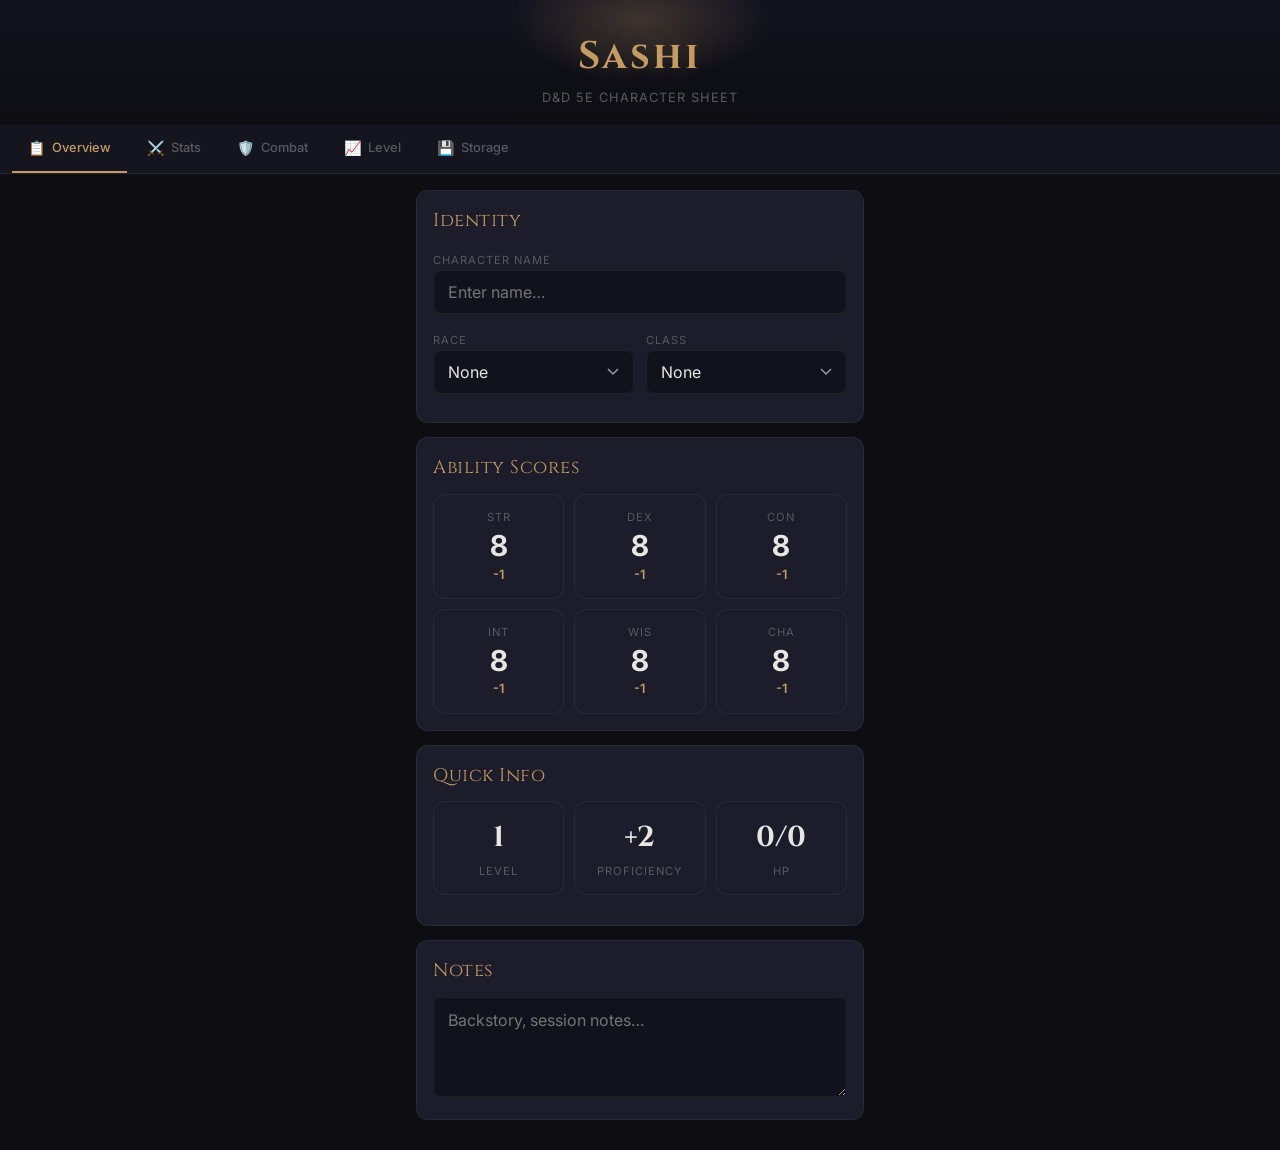
==== Gemini/index.html @ 4dc81aab "init" ====
<!DOCTYPE html>
<html lang="en">
<head>
  <meta charset="UTF-8">
  <meta name="viewport" content="width=device-width, initial-scale=1.0, maximum-scale=1.0, user-scalable=no">
  <title>Sashi — D&D 5e Character Sheet</title>
  <meta name="description" content="Mobile-responsive D&D 5e digital character sheet with point-buy creation, real-time modifiers, combat tracking, and persistent storage.">
  <link rel="preconnect" href="https://fonts.googleapis.com">
  <link rel="preconnect" href="https://fonts.gstatic.com" crossorigin>
  <link href="https://fonts.googleapis.com/css2?family=Cinzel:wght@400;600;700&family=Inter:wght@300;400;500;600;700&display=swap" rel="stylesheet">
  <link rel="stylesheet" href="css/style.css">
</head>
<body>

  <header id="app-header" class="app-header">
    <div class="header-glow"></div>
    <h1 class="logo">Sashi</h1>
    <p class="subtitle">D&D 5e Character Sheet</p>
  </header>

  <nav id="tab-bar" class="tab-bar" role="tablist" aria-label="Character sheet sections"></nav>

  <main id="main-content" class="container" aria-live="polite"></main>

  <div id="toast" class="toast" role="status" aria-live="polite"></div>

  <script type="module" src="js/app.js"></script>
</body>
</html>
---- Gemini/css/style.css ----
/* ===== RESET & CUSTOM PROPERTIES ===== */
*, *::before, *::after { box-sizing: border-box; margin: 0; padding: 0; }

:root {
  --bg-base: #0d0d12;
  --bg-surface: #151520;
  --bg-card: #1c1c2a;
  --bg-card-hover: #24243a;
  --bg-input: #12121c;
  --accent: #c49b63;
  --accent-glow: rgba(196, 155, 99, 0.25);
  --accent-dim: #8a6d3b;
  --accent-light: #d4b483;
  --text-primary: #e8e6e3;
  --text-secondary: #9a98a0;
  --text-muted: #5a5860;
  --success: #4ade80;
  --success-dim: rgba(74, 222, 128, 0.15);
  --danger: #ef4444;
  --danger-dim: rgba(239, 68, 68, 0.15);
  --warning: #f59e0b;
  --border: rgba(255,255,255,0.06);
  --border-accent: rgba(196,155,99,0.25);
  --font-body: 'Inter', -apple-system, BlinkMacSystemFont, sans-serif;
  --font-display: 'Cinzel', Georgia, serif;
  --fs-xs: 0.7rem;
  --fs-sm: 0.8rem;
  --fs-base: clamp(0.9rem, 2.5vw, 1rem);
  --fs-lg: 1.15rem;
  --fs-xl: 1.4rem;
  --fs-2xl: 1.8rem;
  --fs-3xl: 2.4rem;
  --radius-sm: 8px;
  --radius-md: 12px;
  --radius-lg: 16px;
  --radius-xl: 20px;
  --radius-full: 50%;
  --ease: cubic-bezier(0.4, 0, 0.2, 1);
  --duration: 200ms;
}

html { font-size: 16px; -webkit-tap-highlight-color: transparent; }
body {
  font-family: var(--font-body);
  font-size: var(--fs-base);
  color: var(--text-primary);
  background: var(--bg-base);
  min-height: 100dvh;
  line-height: 1.5;
  overflow-x: hidden;
}

/* ===== HEADER ===== */
.app-header {
  position: relative;
  text-align: center;
  padding: 28px 16px 18px;
  background: linear-gradient(180deg, #13131f 0%, var(--bg-base) 100%);
  overflow: hidden;
}
.header-glow {
  position: absolute;
  top: -40px; left: 50%; transform: translateX(-50%);
  width: 260px; height: 120px;
  background: radial-gradient(ellipse, var(--accent-glow) 0%, transparent 70%);
  pointer-events: none;
}
.logo {
  font-family: var(--font-display);
  font-size: var(--fs-3xl);
  font-weight: 700;
  color: var(--accent);
  letter-spacing: 3px;
  text-shadow: 0 0 30px var(--accent-glow);
}
.subtitle {
  font-size: var(--fs-sm);
  color: var(--text-muted);
  margin-top: 2px;
  letter-spacing: 1px;
  text-transform: uppercase;
}

/* ===== TAB BAR ===== */
.tab-bar {
  display: flex;
  gap: 4px;
  padding: 0 12px;
  overflow-x: auto;
  -webkit-overflow-scrolling: touch;
  scrollbar-width: none;
  background: var(--bg-surface);
  border-bottom: 1px solid var(--border);
  position: sticky;
  top: 0;
  z-index: 100;
}
.tab-bar::-webkit-scrollbar { display: none; }
.tab-btn {
  flex: 0 0 auto;
  display: flex;
  align-items: center;
  gap: 6px;
  padding: 12px 16px;
  min-height: 48px;
  border: none;
  background: none;
  color: var(--text-muted);
  font-family: var(--font-body);
  font-size: var(--fs-sm);
  font-weight: 500;
  cursor: pointer;
  white-space: nowrap;
  border-bottom: 2px solid transparent;
  transition: color var(--duration) var(--ease), border-color var(--duration) var(--ease);
}
.tab-btn:hover { color: var(--text-secondary); }
.tab-btn.active {
  color: var(--accent);
  border-bottom-color: var(--accent);
}
.tab-btn .tab-icon { font-size: 1.1em; }

/* ===== CONTAINER & PANELS ===== */
.container {
  max-width: 480px;
  margin: 0 auto;
  padding: 16px;
}
.tab-panel { display: none; animation: fadeIn 0.3s var(--ease); }
.tab-panel.active { display: block; }
@keyframes fadeIn { from { opacity: 0; transform: translateY(6px); } to { opacity: 1; transform: translateY(0); } }

/* ===== CARDS ===== */
.card {
  background: var(--bg-card);
  border: 1px solid var(--border);
  border-radius: var(--radius-md);
  padding: 16px;
  margin-bottom: 14px;
  transition: border-color var(--duration) var(--ease);
}
.card:hover { border-color: var(--border-accent); }
.card-title {
  font-family: var(--font-display);
  font-size: var(--fs-lg);
  color: var(--accent);
  margin-bottom: 12px;
  letter-spacing: 0.5px;
}
.card-label {
  font-size: var(--fs-xs);
  color: var(--text-muted);
  text-transform: uppercase;
  letter-spacing: 1px;
  margin-bottom: 4px;
}

/* ===== FORM ELEMENTS ===== */
.input, .select {
  width: 100%;
  padding: 10px 14px;
  min-height: 44px;
  background: var(--bg-input);
  border: 1px solid var(--border);
  border-radius: var(--radius-sm);
  color: var(--text-primary);
  font-family: var(--font-body);
  font-size: var(--fs-base);
  transition: border-color var(--duration) var(--ease);
}
.input:focus, .select:focus {
  outline: none;
  border-color: var(--accent);
  box-shadow: 0 0 0 3px var(--accent-glow);
}
.select { cursor: pointer; appearance: none;
  background-image: url("data:image/svg+xml,%3Csvg xmlns='http://www.w3.org/2000/svg' width='12' height='8'%3E%3Cpath d='M1 1l5 5 5-5' stroke='%239a98a0' stroke-width='1.5' fill='none'/%3E%3C/svg%3E");
  background-repeat: no-repeat;
  background-position: right 14px center;
  padding-right: 36px;
}
textarea.input { min-height: 100px; resize: vertical; line-height: 1.6; }
.form-group { margin-bottom: 12px; }
.form-row { display: flex; gap: 12px; }
.form-row > * { flex: 1; }

/* ===== BUTTONS ===== */
.btn {
  display: inline-flex;
  align-items: center;
  justify-content: center;
  gap: 6px;
  min-height: 44px;
  padding: 10px 20px;
  border: none;
  border-radius: var(--radius-sm);
  font-family: var(--font-body);
  font-size: var(--fs-sm);
  font-weight: 600;
  cursor: pointer;
  transition: all var(--duration) var(--ease);
  text-transform: uppercase;
  letter-spacing: 0.5px;
}
.btn-primary {
  background: linear-gradient(135deg, var(--accent) 0%, var(--accent-dim) 100%);
  color: #0d0d12;
}
.btn-primary:hover { box-shadow: 0 4px 20px var(--accent-glow); transform: translateY(-1px); }
.btn-primary:active { transform: translateY(0); }
.btn-secondary {
  background: var(--bg-card);
  color: var(--text-primary);
  border: 1px solid var(--border);
}
.btn-secondary:hover { border-color: var(--accent); color: var(--accent); }
.btn-danger {
  background: var(--danger-dim);
  color: var(--danger);
  border: 1px solid rgba(239,68,68,0.2);
}
.btn-danger:hover { background: rgba(239,68,68,0.25); }
.btn-sm { min-height: 36px; padding: 6px 14px; font-size: var(--fs-xs); }
.btn-block { width: 100%; }
.btn-icon {
  width: 44px; height: 44px;
  padding: 0;
  border-radius: var(--radius-sm);
  font-size: var(--fs-lg);
  background: var(--bg-surface);
  color: var(--text-secondary);
  border: 1px solid var(--border);
}
.btn-icon:hover { border-color: var(--accent); color: var(--accent); }

/* ===== STAT ALLOCATION (Stats Tab) ===== */
.point-budget {
  text-align: center;
  padding: 14px;
  background: var(--bg-surface);
  border-radius: var(--radius-md);
  margin-bottom: 16px;
  border: 1px solid var(--border);
}
.point-budget-value {
  font-family: var(--font-display);
  font-size: var(--fs-2xl);
  color: var(--accent);
}
.point-budget-value.over-budget { color: var(--danger); }
.stat-row {
  display: flex;
  align-items: center;
  gap: 8px;
  padding: 10px 12px;
  background: var(--bg-card);
  border: 1px solid var(--border);
  border-radius: var(--radius-sm);
  margin-bottom: 8px;
  transition: border-color var(--duration) var(--ease);
}
.stat-row:hover { border-color: var(--border-accent); }
.stat-name {
  width: 40px;
  font-weight: 700;
  font-size: var(--fs-sm);
  color: var(--accent);
  letter-spacing: 1px;
}
.stat-controls {
  display: flex;
  align-items: center;
  gap: 6px;
}
.stat-value {
  width: 36px;
  text-align: center;
  font-size: var(--fs-lg);
  font-weight: 700;
  color: var(--text-primary);
}
.stat-bonus {
  font-size: var(--fs-xs);
  color: var(--accent-light);
  width: 28px;
  text-align: center;
}
.stat-modifier {
  margin-left: auto;
  min-width: 44px;
  text-align: center;
  padding: 6px 10px;
  background: var(--bg-surface);
  border-radius: var(--radius-sm);
  font-weight: 700;
  font-size: var(--fs-base);
  color: var(--text-primary);
}
.stat-cost {
  font-size: var(--fs-xs);
  color: var(--text-muted);
  width: 50px;
  text-align: right;
}
.stepper-btn {
  width: 36px; height: 36px;
  display: flex; align-items: center; justify-content: center;
  border: 1px solid var(--border);
  border-radius: var(--radius-sm);
  background: var(--bg-surface);
  color: var(--text-secondary);
  font-size: var(--fs-lg);
  cursor: pointer;
  transition: all var(--duration) var(--ease);
  user-select: none;
  -webkit-user-select: none;
}
.stepper-btn:hover { border-color: var(--accent); color: var(--accent); }
.stepper-btn:active { transform: scale(0.92); }
.stepper-btn:disabled { opacity: 0.3; cursor: not-allowed; }
.stepper-btn:disabled:hover { border-color: var(--border); color: var(--text-muted); }

/* ===== STAT SUMMARY (Overview) ===== */
.stat-grid {
  display: grid;
  grid-template-columns: repeat(3, 1fr);
  gap: 10px;
}
.stat-circle {
  display: flex;
  flex-direction: column;
  align-items: center;
  padding: 14px 8px;
  background: var(--bg-card);
  border: 1px solid var(--border);
  border-radius: var(--radius-md);
  transition: border-color var(--duration) var(--ease);
}
.stat-circle:hover { border-color: var(--border-accent); }
.stat-circle-label {
  font-size: var(--fs-xs);
  color: var(--text-muted);
  text-transform: uppercase;
  letter-spacing: 1px;
  margin-bottom: 6px;
}
.stat-circle-score {
  font-size: var(--fs-2xl);
  font-weight: 700;
  color: var(--text-primary);
  line-height: 1;
}
.stat-circle-mod {
  font-size: var(--fs-sm);
  color: var(--accent);
  font-weight: 600;
  margin-top: 4px;
}

/* ===== HP TRACKER ===== */
.hp-display {
  text-align: center;
  padding: 20px;
  background: var(--bg-card);
  border: 1px solid var(--border);
  border-radius: var(--radius-md);
  margin-bottom: 14px;
}
.hp-label { font-size: var(--fs-xs); color: var(--text-muted); text-transform: uppercase; letter-spacing: 1px; margin-bottom: 6px; }
.hp-numbers {
  font-family: var(--font-display);
  font-size: var(--fs-3xl);
  font-weight: 700;
}
.hp-current { color: var(--success); }
.hp-current.hurt { color: var(--warning); }
.hp-current.critical { color: var(--danger); }
.hp-separator { color: var(--text-muted); margin: 0 4px; }
.hp-max { color: var(--text-secondary); }
.hp-bar {
  width: 100%;
  height: 8px;
  background: var(--bg-surface);
  border-radius: 4px;
  margin-top: 12px;
  overflow: hidden;
}
.hp-bar-fill {
  height: 100%;
  background: linear-gradient(90deg, var(--success), #22c55e);
  border-radius: 4px;
  transition: width 0.4s var(--ease), background 0.4s var(--ease);
}
.hp-bar-fill.hurt { background: linear-gradient(90deg, var(--warning), #d97706); }
.hp-bar-fill.critical { background: linear-gradient(90deg, var(--danger), #dc2626); }
.hp-controls {
  display: flex;
  gap: 8px;
  align-items: center;
  margin-top: 12px;
}
.hp-controls .input { flex: 1; text-align: center; }
.hp-temp {
  display: flex; align-items: center; gap: 10px;
  padding: 10px 14px;
  background: var(--bg-card);
  border: 1px solid var(--border);
  border-radius: var(--radius-sm);
  margin-bottom: 14px;
}
.hp-temp-label { font-size: var(--fs-sm); color: var(--text-secondary); }
.hp-temp .input { width: 70px; text-align: center; }

/* ===== COMBAT STATS ROW ===== */
.combat-row {
  display: flex; gap: 10px; margin-bottom: 14px;
}
.combat-stat {
  flex: 1;
  text-align: center;
  padding: 14px 8px;
  background: var(--bg-card);
  border: 1px solid var(--border);
  border-radius: var(--radius-md);
}
.combat-stat-value {
  font-family: var(--font-display);
  font-size: var(--fs-2xl);
  font-weight: 700;
  color: var(--text-primary);
}
.combat-stat-label {
  font-size: var(--fs-xs);
  color: var(--text-muted);
  text-transform: uppercase;
  letter-spacing: 1px;
  margin-top: 4px;
}

/* ===== DEATH SAVES ===== */
.death-saves {
  padding: 16px;
  background: var(--bg-card);
  border: 1px solid var(--border);
  border-radius: var(--radius-md);
}
.death-saves-title {
  font-family: var(--font-display);
  font-size: var(--fs-base);
  color: var(--accent);
  text-align: center;
  margin-bottom: 14px;
}
.death-saves-row {
  display: flex;
  align-items: center;
  justify-content: center;
  gap: 16px;
  margin-bottom: 10px;
}
.death-saves-row:last-child { margin-bottom: 0; }
.death-saves-label {
  font-size: var(--fs-sm);
  color: var(--text-secondary);
  width: 70px;
  text-align: right;
}
.death-pips { display: flex; gap: 8px; }
.death-pip {
  width: 28px; height: 28px;
  border-radius: var(--radius-full);
  border: 2px solid var(--border);
  background: var(--bg-surface);
  cursor: pointer;
  transition: all var(--duration) var(--ease);
}
.death-pip:hover { border-color: var(--text-muted); }
.death-pip.success-active {
  background: var(--success);
  border-color: var(--success);
  box-shadow: 0 0 10px var(--success-dim);
}
.death-pip.fail-active {
  background: var(--danger);
  border-color: var(--danger);
  box-shadow: 0 0 10px var(--danger-dim);
}
.death-status {
  text-align: center;
  padding: 10px;
  margin-top: 10px;
  border-radius: var(--radius-sm);
  font-weight: 600;
  font-size: var(--fs-sm);
  text-transform: uppercase;
  letter-spacing: 1px;
  display: none;
}
.death-status.stable { display: block; background: var(--success-dim); color: var(--success); }
.death-status.dead { display: block; background: var(--danger-dim); color: var(--danger); }

/* ===== XP / PROGRESSION ===== */
.level-display {
  text-align: center;
  padding: 24px;
  background: var(--bg-card);
  border: 1px solid var(--border-accent);
  border-radius: var(--radius-lg);
  margin-bottom: 14px;
}
.level-number {
  font-family: var(--font-display);
  font-size: 3.5rem;
  font-weight: 700;
  color: var(--accent);
  line-height: 1;
  text-shadow: 0 0 30px var(--accent-glow);
}
.level-label { font-size: var(--fs-sm); color: var(--text-muted); text-transform: uppercase; letter-spacing: 2px; margin-top: 4px; }
.xp-section { margin-bottom: 14px; }
.xp-bar-container {
  padding: 16px;
  background: var(--bg-card);
  border: 1px solid var(--border);
  border-radius: var(--radius-md);
}
.xp-info {
  display: flex;
  justify-content: space-between;
  font-size: var(--fs-sm);
  color: var(--text-secondary);
  margin-bottom: 8px;
}
.xp-bar {
  width: 100%; height: 10px;
  background: var(--bg-surface);
  border-radius: 5px;
  overflow: hidden;
}
.xp-bar-fill {
  height: 100%;
  background: linear-gradient(90deg, var(--accent-dim), var(--accent), var(--accent-light));
  border-radius: 5px;
  transition: width 0.6s var(--ease);
}
.xp-controls {
  display: flex; gap: 8px; align-items: center; margin-top: 12px;
}
.xp-controls .input { flex: 1; text-align: center; }

/* ===== SKILLS LIST ===== */
.skills-list { display: flex; flex-direction: column; gap: 4px; }
.skill-row {
  display: flex;
  align-items: center;
  gap: 8px;
  padding: 8px 10px;
  border-radius: var(--radius-sm);
  transition: background var(--duration) var(--ease);
}
.skill-row:hover { background: var(--bg-surface); }
.skill-check {
  width: 20px; height: 20px;
  appearance: none;
  -webkit-appearance: none;
  border: 2px solid var(--border);
  border-radius: 4px;
  background: var(--bg-input);
  cursor: pointer;
  transition: all var(--duration) var(--ease);
  position: relative;
  flex-shrink: 0;
}
.skill-check:checked {
  background: var(--accent);
  border-color: var(--accent);
}
.skill-check:checked::after {
  content: '✓';
  position: absolute;
  top: 50%; left: 50%;
  transform: translate(-50%, -50%);
  color: #0d0d12;
  font-size: 12px;
  font-weight: 700;
}
.skill-name {
  flex: 1;
  font-size: var(--fs-sm);
  color: var(--text-primary);
}
.skill-stat {
  font-size: var(--fs-xs);
  color: var(--text-muted);
  width: 30px;
  text-align: center;
}
.skill-mod {
  font-weight: 600;
  font-size: var(--fs-sm);
  color: var(--text-secondary);
  width: 35px;
  text-align: right;
}

/* ===== SESSION TOGGLE ===== */
.toggle-group {
  display: flex;
  background: var(--bg-surface);
  border-radius: var(--radius-sm);
  border: 1px solid var(--border);
  overflow: hidden;
  margin-bottom: 14px;
}
.toggle-option {
  flex: 1;
  padding: 12px;
  min-height: 44px;
  border: none;
  background: none;
  color: var(--text-muted);
  font-family: var(--font-body);
  font-size: var(--fs-sm);
  font-weight: 500;
  cursor: pointer;
  transition: all var(--duration) var(--ease);
}
.toggle-option.active {
  background: var(--accent);
  color: #0d0d12;
  font-weight: 600;
}

/* ===== TOAST ===== */
.toast {
  position: fixed;
  bottom: 24px;
  left: 50%;
  transform: translateX(-50%) translateY(100px);
  padding: 12px 24px;
  background: var(--bg-card);
  border: 1px solid var(--border-accent);
  border-radius: var(--radius-md);
  color: var(--text-primary);
  font-size: var(--fs-sm);
  font-weight: 500;
  box-shadow: 0 8px 32px rgba(0,0,0,0.4);
  z-index: 1000;
  opacity: 0;
  transition: all 0.3s var(--ease);
  pointer-events: none;
  white-space: nowrap;
}
.toast.show {
  opacity: 1;
  transform: translateX(-50%) translateY(0);
}
.toast.success { border-color: var(--success); }
.toast.error { border-color: var(--danger); }

/* ===== UTILITIES ===== */
.text-center { text-align: center; }
.text-accent { color: var(--accent); }
.text-muted { color: var(--text-muted); }
.mt-sm { margin-top: 8px; }
.mt-md { margin-top: 16px; }
.mb-md { margin-bottom: 16px; }
.gap-sm { gap: 8px; }
.hidden { display: none !important; }
.divider {
  height: 1px;
  background: var(--border);
  margin: 16px 0;
}

/* ===== ACCESSIBILITY ===== */
@media (prefers-reduced-motion: reduce) {
  *, *::before, *::after {
    animation-duration: 0.01ms !important;
    transition-duration: 0.01ms !important;
  }
}
:focus-visible {
  outline: 2px solid var(--accent);
  outline-offset: 2px;
}
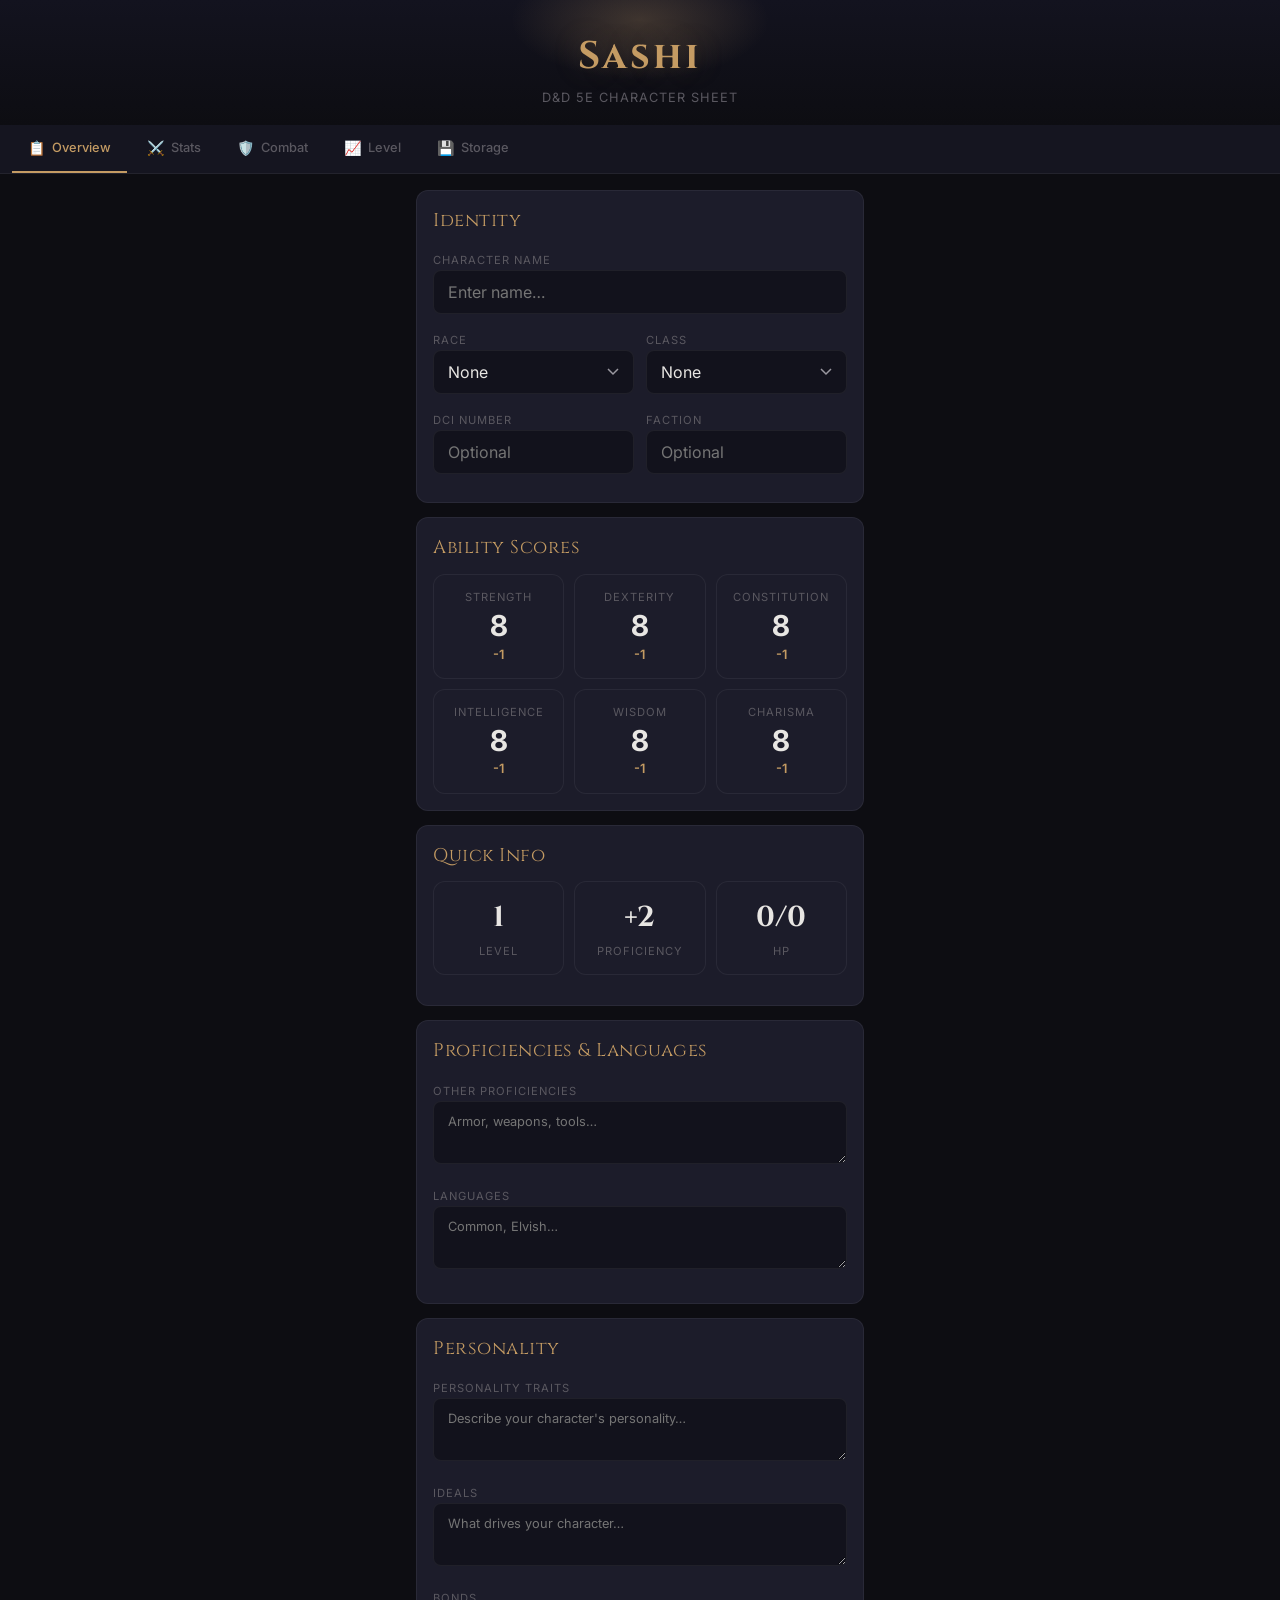
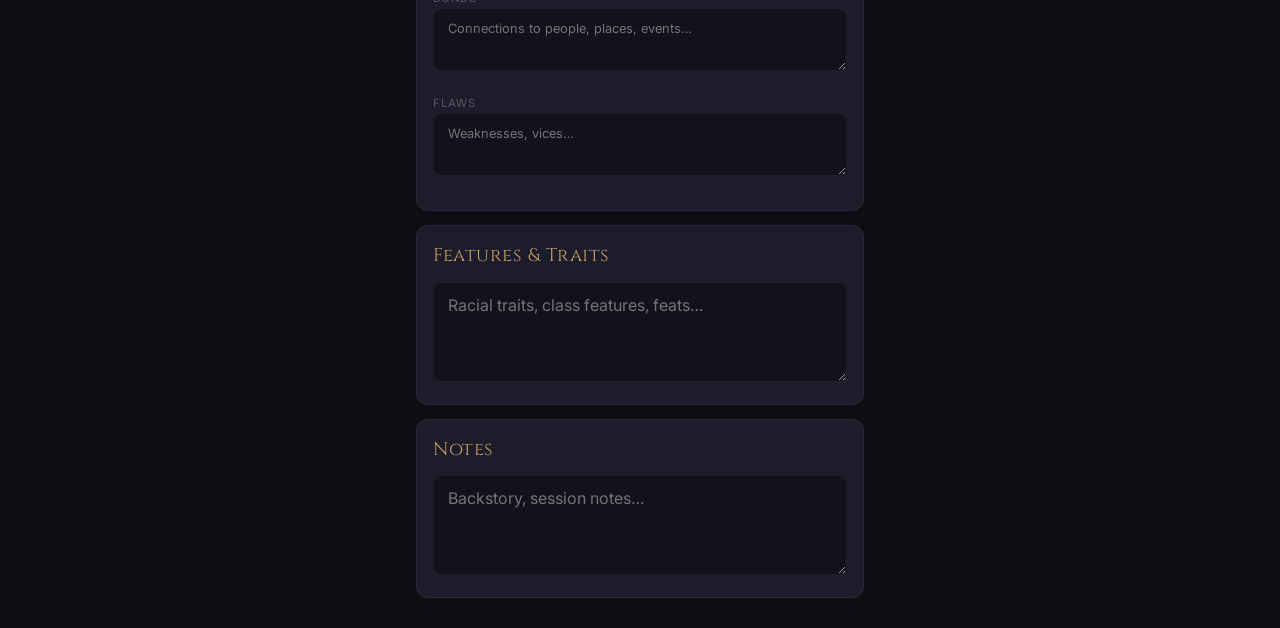
==== commit 658aa845: "init" ====
--- a/Gemini/index.html
+++ b/Gemini/index.html
@@ -1,15 +1,20 @@
 <!DOCTYPE html>
 <html lang="en">
+
 <head>
   <meta charset="UTF-8">
   <meta name="viewport" content="width=device-width, initial-scale=1.0, maximum-scale=1.0, user-scalable=no">
   <title>Sashi — D&D 5e Character Sheet</title>
-  <meta name="description" content="Mobile-responsive D&D 5e digital character sheet with point-buy creation, real-time modifiers, combat tracking, and persistent storage.">
+  <meta name="description"
+    content="Mobile-responsive D&D 5e digital character sheet with point-buy creation, real-time modifiers, combat tracking, and persistent storage.">
   <link rel="preconnect" href="https://fonts.googleapis.com">
   <link rel="preconnect" href="https://fonts.gstatic.com" crossorigin>
-  <link href="https://fonts.googleapis.com/css2?family=Cinzel:wght@400;600;700&family=Inter:wght@300;400;500;600;700&display=swap" rel="stylesheet">
+  <link
+    href="https://fonts.googleapis.com/css2?family=Cinzel:wght@400;600;700&family=Inter:wght@300;400;500;600;700&display=swap"
+    rel="stylesheet">
   <link rel="stylesheet" href="css/style.css">
 </head>
+
 <body>
 
   <header id="app-header" class="app-header">
@@ -26,4 +31,5 @@
 
   <script type="module" src="js/app.js"></script>
 </body>
-</html>
+
+</html>
--- a/Gemini/css/style.css
+++ b/Gemini/css/style.css
@@ -262,11 +262,18 @@
 }
 .stat-row:hover { border-color: var(--border-accent); }
 .stat-name {
-  width: 40px;
-  font-weight: 700;
-  font-size: var(--fs-sm);
-  color: var(--accent);
+  width: 90px;
+  font-weight: 700;
+  font-size: var(--fs-sm);
+  color: var(--accent);
+  letter-spacing: 0.5px;
+}
+.stat-abbr {
+  width: 30px;
+  font-size: var(--fs-xs);
+  color: var(--text-muted);
   letter-spacing: 1px;
+  text-align: center;
 }
 .stat-controls {
   display: flex;
@@ -658,6 +665,81 @@
 }
 .toast.success { border-color: var(--success); }
 .toast.error { border-color: var(--danger); }
+
+/* ===== COMPACT TEXTAREAS ===== */
+textarea.input.textarea-sm { min-height: 60px; font-size: var(--fs-sm); }
+
+/* ===== LIST ENTRIES (Attacks / Equipment) ===== */
+.add-row-form {
+  display: flex;
+  gap: 6px;
+  align-items: center;
+  flex-wrap: wrap;
+  margin-top: 10px;
+}
+.add-row-form .input { min-height: 36px; padding: 6px 10px; font-size: var(--fs-sm); }
+.add-row-form .input:first-child { flex: 1; min-width: 80px; }
+.input-sm { min-height: 36px; padding: 6px 10px; font-size: var(--fs-sm); }
+.btn-add {
+  width: 36px; height: 36px; min-height: 36px;
+  padding: 0; font-size: var(--fs-lg); flex-shrink: 0;
+}
+.list-entry {
+  display: flex;
+  align-items: center;
+  gap: 8px;
+  padding: 8px 10px;
+  background: var(--bg-surface);
+  border: 1px solid var(--border);
+  border-radius: var(--radius-sm);
+  margin-bottom: 6px;
+  transition: border-color var(--duration) var(--ease);
+}
+.list-entry:hover { border-color: var(--border-accent); }
+.list-entry-name {
+  flex: 1;
+  font-size: var(--fs-sm);
+  font-weight: 600;
+  color: var(--text-primary);
+  white-space: nowrap;
+  overflow: hidden;
+  text-overflow: ellipsis;
+}
+.list-entry-detail {
+  font-size: var(--fs-xs);
+  color: var(--text-secondary);
+  white-space: nowrap;
+  padding: 2px 6px;
+  background: var(--bg-input);
+  border-radius: 4px;
+}
+.list-entry-qty {
+  font-size: var(--fs-sm);
+  color: var(--accent);
+  font-weight: 600;
+  min-width: 30px;
+  text-align: center;
+}
+.btn-remove {
+  width: 28px; height: 28px;
+  display: flex; align-items: center; justify-content: center;
+  border: 1px solid transparent;
+  border-radius: var(--radius-sm);
+  background: none;
+  color: var(--text-muted);
+  font-size: var(--fs-sm);
+  cursor: pointer;
+  transition: all var(--duration) var(--ease);
+  flex-shrink: 0;
+}
+.btn-remove:hover { color: var(--danger); border-color: var(--danger); background: var(--danger-dim); }
+.empty-list {
+  text-align: center;
+  padding: 12px;
+  font-size: var(--fs-xs);
+  color: var(--text-muted);
+  font-style: italic;
+}
 
 /* ===== UTILITIES ===== */
 .text-center { text-align: center; }
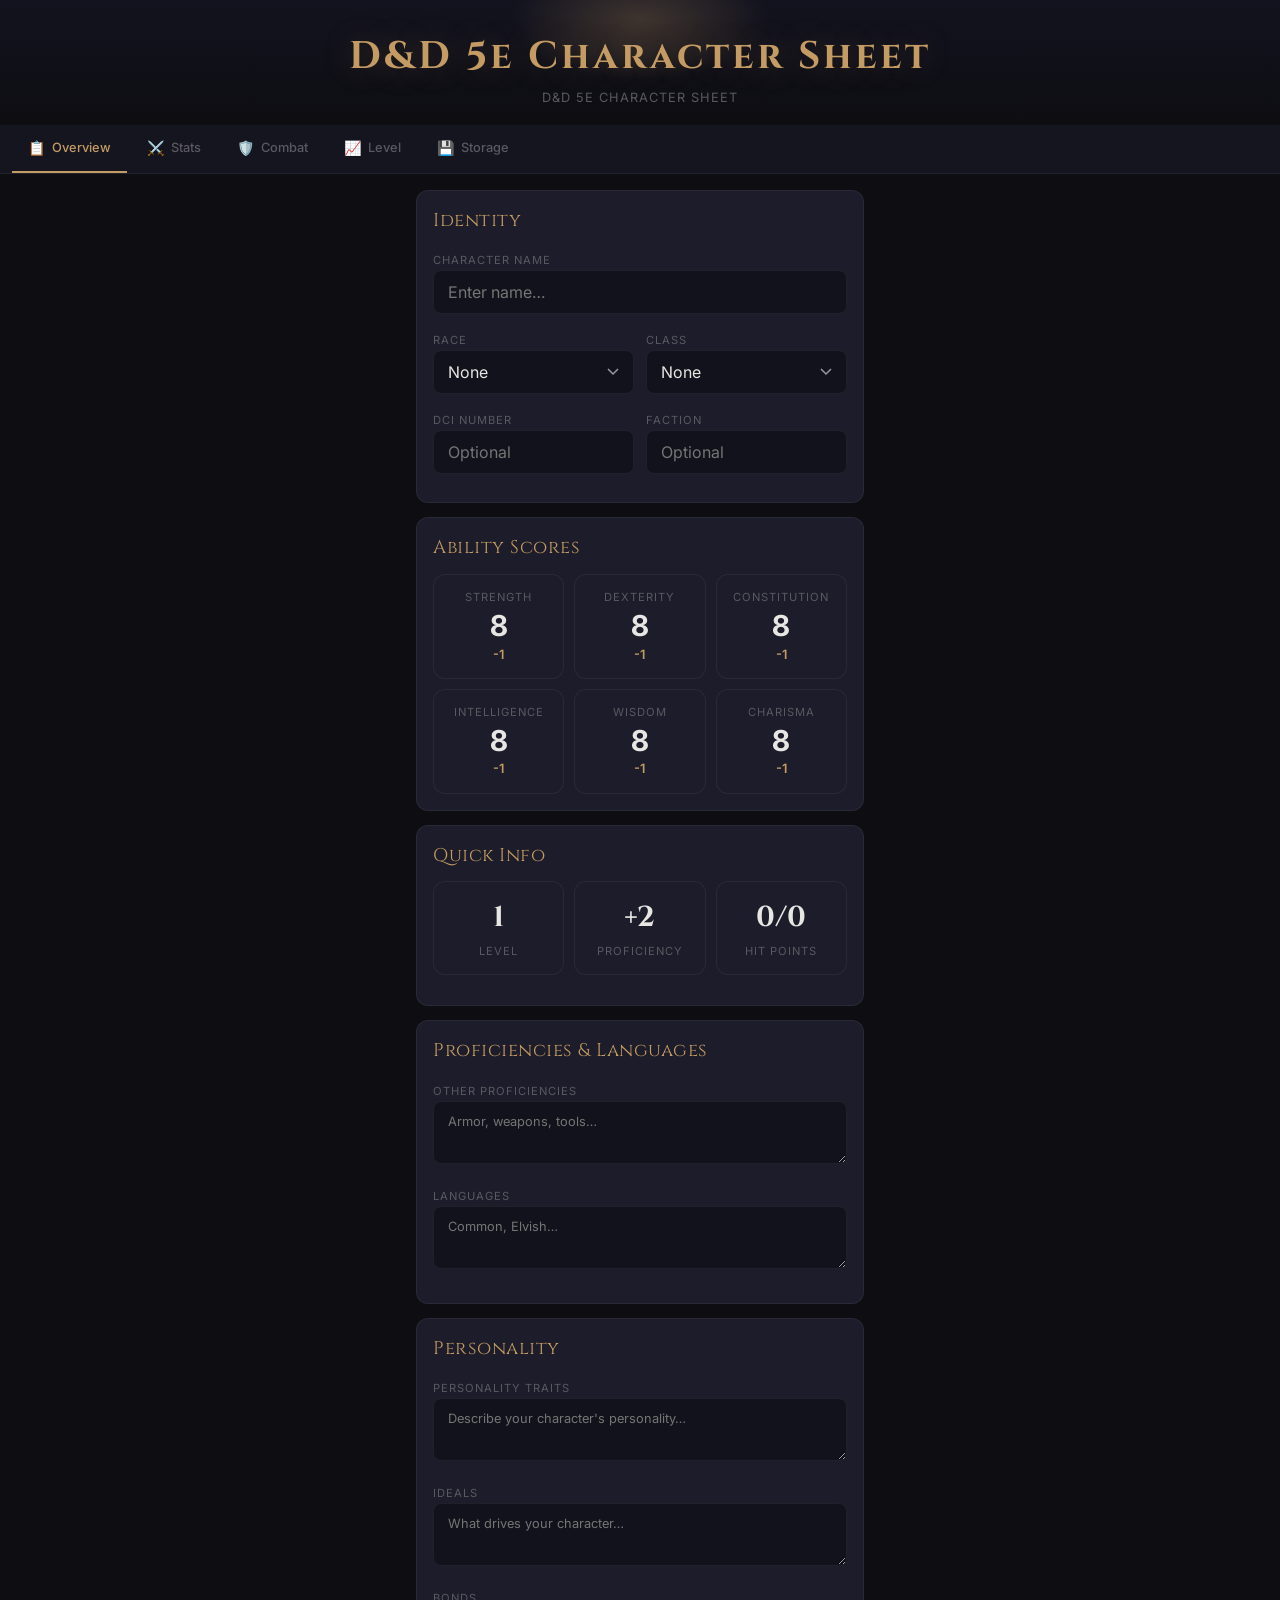
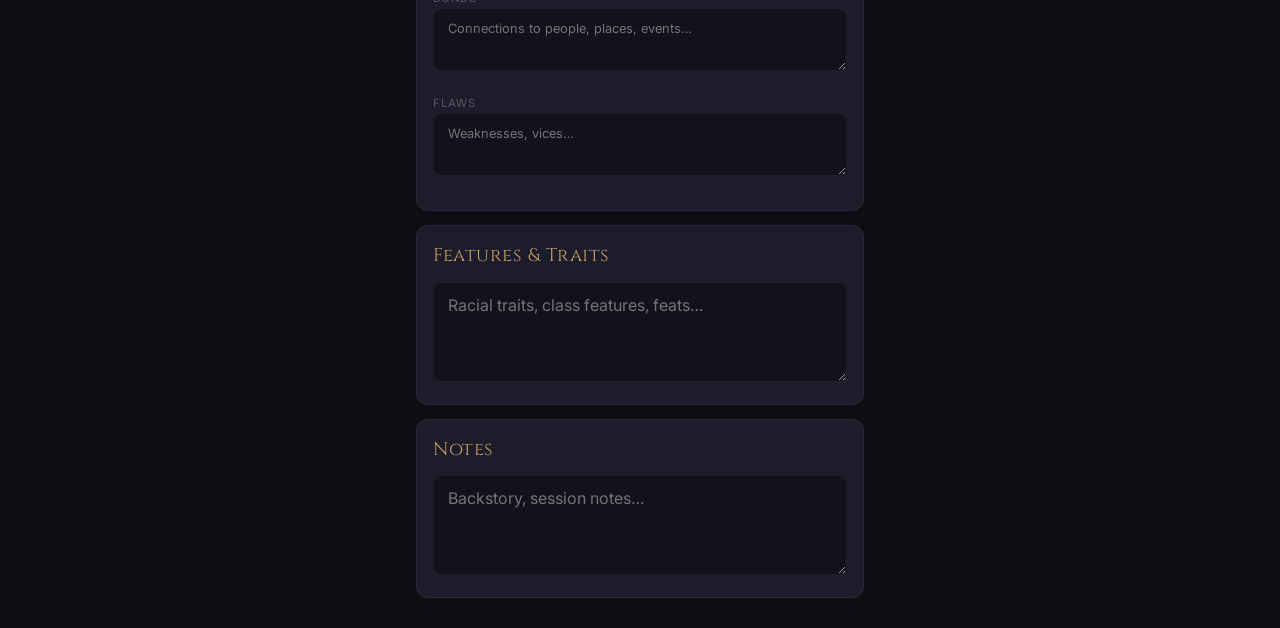
==== commit 112b1b3d: "changes" ====
--- a/Gemini/index.html
+++ b/Gemini/index.html
@@ -4,7 +4,7 @@
 <head>
   <meta charset="UTF-8">
   <meta name="viewport" content="width=device-width, initial-scale=1.0, maximum-scale=1.0, user-scalable=no">
-  <title>Sashi — D&D 5e Character Sheet</title>
+  <title>D&amp;D 5e Character Sheet</title>
   <meta name="description"
     content="Mobile-responsive D&D 5e digital character sheet with point-buy creation, real-time modifiers, combat tracking, and persistent storage.">
   <link rel="preconnect" href="https://fonts.googleapis.com">
@@ -19,7 +19,7 @@
 
   <header id="app-header" class="app-header">
     <div class="header-glow"></div>
-    <h1 class="logo">Sashi</h1>
+    <h1 class="logo" id="char-logo">D&amp;D 5e Character Sheet</h1>
     <p class="subtitle">D&D 5e Character Sheet</p>
   </header>
 
--- a/Gemini/css/style.css
+++ b/Gemini/css/style.css
@@ -72,6 +72,14 @@
   color: var(--accent);
   letter-spacing: 3px;
   text-shadow: 0 0 30px var(--accent-glow);
+  transition: all 0.4s var(--ease);
+}
+.logo.animate-in {
+  animation: fadeSlideIn 0.5s var(--ease) forwards;
+}
+@keyframes fadeSlideIn {
+  from { opacity: 0; transform: translateY(-10px); }
+  to { opacity: 1; transform: translateY(0); }
 }
 .subtitle {
   font-size: var(--fs-sm);
